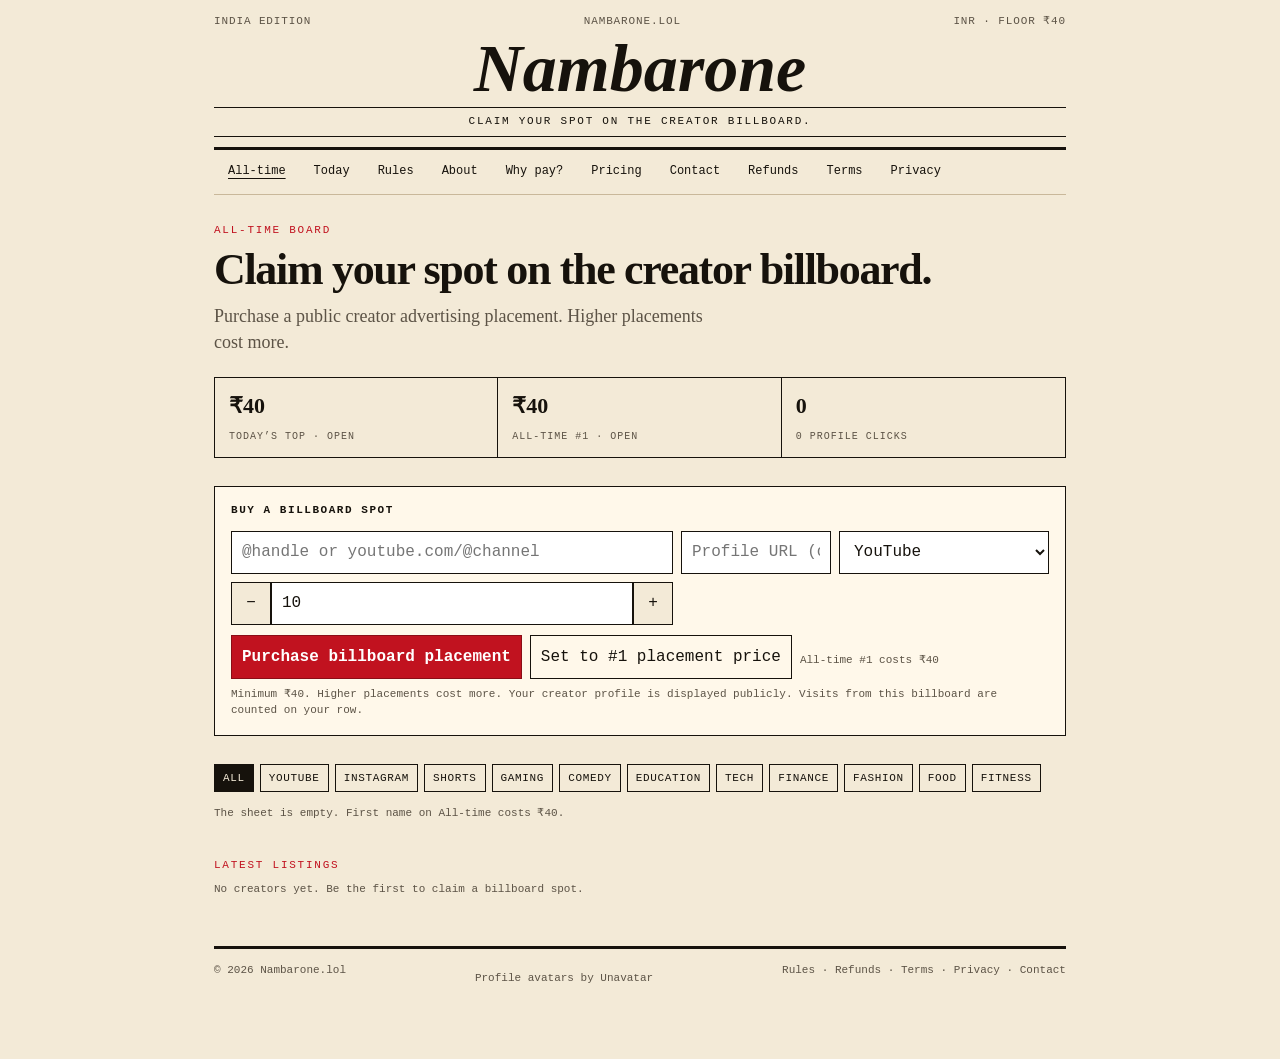
==== index.html @ 6de575b1 "Update minimum placement to ₹40" ====
<!DOCTYPE html>
<html lang="en">
<head>
  <meta charset="UTF-8" />
  <meta name="viewport" content="width=device-width, initial-scale=1" />
  
  <link rel="icon" href="favicon.svg" type="image/svg+xml" />
  <link rel="icon" href="favicon.ico" sizes="32x32" />
  <link rel="apple-touch-icon" href="favicon.svg" />
  <meta property="og:type" content="website" />
  <meta property="og:site_name" content="Nambarone.lol" />
  <meta property="og:title" content="Nambarone.lol — Claim your spot on the creator billboard." />
  <meta property="og:description" content="Public ranking sheet for Indian Instagram and YouTube creators. Rank is what you pay. Floor ₹40." />
  <meta property="og:image" content="https://nambarone.lol/og.png" />
  <meta property="og:url" content="https://nambarone.lol/" />
  <meta name="twitter:card" content="summary_large_image" />
  <meta name="twitter:title" content="Nambarone.lol — Claim your spot on the creator billboard." />
  <meta name="twitter:description" content="Public ranking sheet for Indian Instagram and YouTube creators. Rank is what you pay. Floor ₹40." />
  <meta name="twitter:image" content="https://nambarone.lol/og.png" />
  <meta name="theme-color" content="#f3ead7" />
  <meta name="description" content="Digital creator billboard for Indian Instagram and YouTube creators. Claim a public placement from ₹40." />
  <title>Nambarone.lol — Creator billboard</title>
  <style>
:root {
  --paper: #f3ead7;
  --ink: #16120c;
  --muted: #5c5346;
  --rule: #c9b89a;
  --red: #c1121f;
  --red-d: #8b0d16;
  --cream: #fff8ea;
}
* { box-sizing: border-box; margin: 0; padding: 0; }
html, body { background: var(--paper); color: var(--ink); min-height: 100vh; }
body { font-family: Georgia, "Times New Roman", serif; line-height: 1.45; }
a { color: inherit; text-decoration: none; }
.mast { border-bottom: 3px solid var(--ink); padding: 14px 0 10px; }
.mast-top {
  display: flex; justify-content: space-between; align-items: baseline; gap: 8px; flex-wrap: wrap;
  font-family: ui-monospace, Menlo, Consolas, monospace;
  font-size: 11px; letter-spacing: 0.08em; text-transform: uppercase; color: var(--muted);
}
.wordmark {
  font-family: Georgia, "Times New Roman", serif; font-style: italic;
  font-size: clamp(40px, 8vw, 68px); line-height: 0.9; text-align: center;
  padding: 8px 0 4px; font-weight: 700;
}
.tagline {
  text-align: center;
  font-family: ui-monospace, Menlo, Consolas, monospace;
  font-size: 11px; letter-spacing: 0.16em; text-transform: uppercase;
  border-top: 1px solid var(--ink); border-bottom: 1px solid var(--ink);
  padding: 6px 0; margin-top: 4px;
}
nav.ed {
  display: flex; flex-wrap: wrap; justify-content: center;
  font-family: ui-monospace, Menlo, Consolas, monospace; font-size: 12px;
  border-bottom: 1px solid var(--rule);
}
nav.ed a { padding: 10px 12px; }
nav.ed a.on, nav.ed a:hover { text-decoration: underline; text-underline-offset: 4px; }
.sheet { max-width: 880px; margin: 0 auto; padding: 0 18px 72px; }
.kicker {
  font-family: ui-monospace, Menlo, Consolas, monospace; font-size: 11px;
  letter-spacing: 0.16em; text-transform: uppercase; color: var(--red);
  margin: 28px 0 8px;
}
h1.hed { font-size: clamp(28px, 5vw, 44px); font-weight: 700; letter-spacing: -0.03em; line-height: 1.05; }
.deck { margin: 10px 0 22px; color: var(--muted); max-width: 58ch; font-size: 18px; }
.stats { display: grid; grid-template-columns: repeat(3, 1fr); border: 1px solid var(--ink); margin: 18px 0 28px; }
.stat { padding: 12px 14px; border-right: 1px solid var(--ink); }
.stat:last-child { border-right: 0; }
.stat b { display: block; font-size: 22px; font-variant-numeric: tabular-nums; }
.stat span {
  font-family: ui-monospace, Menlo, Consolas, monospace; font-size: 10px;
  letter-spacing: 0.1em; text-transform: uppercase; color: var(--muted);
}
@media (max-width: 640px) {
  .stats { grid-template-columns: 1fr; }
  .stat { border-right: 0; border-bottom: 1px solid var(--ink); }
}
.claim { background: var(--cream); border: 1px solid var(--ink); padding: 16px; margin-bottom: 28px; }
.claim h2 {
  font-family: ui-monospace, Menlo, Consolas, monospace; font-size: 11px;
  letter-spacing: 0.14em; text-transform: uppercase; margin-bottom: 12px;
}
.grid3 { display: grid; grid-template-columns: 1fr 150px 210px; gap: 8px; }
@media (max-width: 700px) { .grid3 { grid-template-columns: 1fr; } }
input, select, textarea, button {
  font: 15px/1.3 ui-monospace, Menlo, Consolas, monospace;
  border: 1px solid var(--ink); background: #fff; color: var(--ink);
  padding: 10px; border-radius: 0;
}
textarea { width: 100%; min-height: 120px; font-family: Georgia, serif; }
.amt { display: flex; }
.amt button { width: 40px; cursor: pointer; background: var(--paper); }
.amt input { flex: 1; min-width: 0; }
.actions { display: flex; flex-wrap: wrap; gap: 8px; margin-top: 10px; align-items: center; }
button.go { background: var(--red); color: #fff; border-color: var(--red-d); font-weight: 600; cursor: pointer; }
button.quiet { background: transparent; cursor: pointer; }
.fine { font-family: ui-monospace, Menlo, Consolas, monospace; font-size: 11px; color: var(--muted); margin-top: 8px; }
.filters { display: flex; flex-wrap: wrap; gap: 6px; margin: 0 0 14px; }
.filters button {
  background: transparent; cursor: pointer; font-size: 11px;
  letter-spacing: 0.06em; text-transform: uppercase; padding: 6px 8px;
}
.filters button.on { background: var(--ink); color: var(--paper); }
table.board { width: 100%; border-collapse: collapse; font-size: 16px; }
table.board th {
  font-family: ui-monospace, Menlo, Consolas, monospace; font-size: 10px;
  letter-spacing: 0.12em; text-transform: uppercase; text-align: left;
  border-bottom: 2px solid var(--ink); padding: 8px 6px;
}
table.board td { padding: 12px 6px; border-bottom: 1px solid var(--rule); vertical-align: top; }
table.board tr.one td { background: #f7d7d4; }
.r { font-family: ui-monospace, Menlo, Consolas, monospace; font-weight: 600; color: var(--red); width: 48px; }
.name { font-weight: 700; }
.sub { display: block; font-size: 13px; color: var(--muted); font-family: ui-monospace, Menlo, Consolas, monospace; }
.money { font-variant-numeric: tabular-nums; font-weight: 700; white-space: nowrap; }
.take { font-family: ui-monospace, Menlo, Consolas, monospace; font-size: 11px; text-decoration: underline; cursor: pointer; color: var(--red); }
.prose { max-width: 62ch; }
.prose h1 { font-size: 34px; margin: 28px 0 12px; }
.prose h2 { font-size: 22px; margin: 22px 0 8px; }
.prose p, .prose li { margin-bottom: 10px; font-size: 17px; }
.prose ul { padding-left: 20px; }
.prose a { color: var(--red); text-decoration: underline; }
.act { font-size: 15px; padding: 8px 0; border-bottom: 1px dotted var(--rule); }
footer.col {
  margin-top: 48px; padding-top: 14px; border-top: 3px solid var(--ink);
  display: flex; justify-content: space-between; gap: 12px; flex-wrap: wrap;
  font-family: ui-monospace, Menlo, Consolas, monospace; font-size: 11px; color: var(--muted);
}
.toast {
  position: fixed; bottom: 16px; left: 50%; transform: translateX(-50%);
  background: var(--ink); color: var(--paper); padding: 10px 14px;
  font-family: ui-monospace, Menlo, Consolas, monospace; font-size: 12px; display: none; z-index: 9;
}

.who { display: flex; gap: 10px; align-items: flex-start; }
.avatar {
  width: 44px; height: 44px; object-fit: cover; flex: none;
  border: 1px solid var(--ink); background: #ddd;
}
.avatar.lg { width: 64px; height: 64px; }

html { -webkit-text-size-adjust: 100%; }
.sheet { padding-left: 14px; padding-right: 14px; }
button.go, button.quiet, .take, nav.ed a { min-height: 44px; display: inline-flex; align-items: center; }
input, select, button { font-size: 16px; } /* prevent iOS zoom */
nav.ed {
  justify-content: flex-start;
  overflow-x: auto;
  -webkit-overflow-scrolling: touch;
  flex-wrap: nowrap;
  scrollbar-width: none;
}
nav.ed::-webkit-scrollbar { display: none; }
nav.ed a { white-space: nowrap; padding: 12px 14px; }

@media (max-width: 760px) {
  .wordmark { font-size: 42px; padding: 10px 0 6px; }
  .tagline { letter-spacing: 0.08em; font-size: 10px; padding: 8px 4px; }
  h1.hed { font-size: 28px; }
  .deck { font-size: 16px; }
  .mast-top { justify-content: center; text-align: center; }
  .claim { padding: 14px; }
  .grid3 { grid-template-columns: 1fr; }
  .amt { width: 100%; }
  .actions { flex-direction: column; align-items: stretch; }
  .actions button { width: 100%; justify-content: center; }
  .filters { overflow-x: auto; flex-wrap: nowrap; -webkit-overflow-scrolling: touch; }
  .filters button { flex: none; }

  table.board thead { display: none; }
  table.board, table.board tbody { display: block; width: 100%; }
  table.board tr {
    display: grid;
    grid-template-columns: 52px 1fr;
    grid-template-areas:
      "rank who"
      "meta meta"
      "take take";
    gap: 8px 10px;
    border: 1px solid var(--ink);
    margin: 0 0 10px;
    padding: 12px;
    background: var(--cream);
  }
  table.board tr.one { background: #f7d7d4; }
  table.board td { border: 0; padding: 0; }
  table.board td.r {
    grid-area: rank; font-size: 22px; padding-top: 6px;
  }
  table.board td:nth-child(2) { grid-area: who; }
  table.board td.money,
  table.board td:nth-child(6) { display: none; }
  table.board td.money:nth-child(3),
  table.board td.money:nth-child(4),
  table.board td.money:nth-child(5) {
    display: inline;
  }
  .mob-meta { grid-area: meta; display: flex; flex-wrap: wrap; gap: 8px 14px; font-family: ui-monospace, Menlo, Consolas, monospace; font-size: 12px; }
  .mob-take { grid-area: take; }
  .mob-take .take {
    display: flex; justify-content: center; width: 100%;
    border: 1px solid var(--ink); padding: 10px; text-decoration: none;
    background: #fff;
  }
  .avatar { width: 48px; height: 48px; }
  footer.col { flex-direction: column; }
}

@media (min-width: 761px) {
  .mob-meta, .mob-take { display: none; }
}

.visits {
  display: block; margin-top: 6px;
  font-family: ui-monospace, Menlo, Consolas, monospace;
  font-size: 11px; color: var(--red); letter-spacing: 0.02em;
}
.visits b { font-size: 13px; }
a.name { font-weight: 700; }
a.name:hover, .who a:hover { text-decoration: underline; }

.take.share { display: block; margin-top: 6px; color: var(--ink); }
.slip-wrap {
  display: none; position: fixed; inset: 0; background: rgba(22,18,12,.45);
  z-index: 30; align-items: center; justify-content: center; padding: 18px;
}
.slip {
  width: min(420px, 100%); background: var(--paper); border: 2px solid var(--ink);
  padding: 20px 18px 16px; position: relative;
  box-shadow: 6px 8px 0 #16120c;
}
.slip h3 { font-size: 26px; line-height: 1.1; margin: 4px 0 10px; }
.slip-name { font-weight: 700; font-size: 18px; }
.slip-x {
  position: absolute; top: 8px; right: 8px; background: transparent; cursor: pointer;
}
.slip-shares { display: flex; flex-wrap: wrap; gap: 8px; margin: 14px 0 8px; }
.slip-shares button {
  background: var(--cream); cursor: pointer;
}
@media (max-width: 760px) {
  .mob-take .take.share { margin-top: 8px; }
}
</style>
</head>
<body data-board="all">
  <div class="sheet">
    <header class="mast">
      <div class="mast-top">
        <span>India edition</span>
        <span>nambarone.lol</span>
        <span>INR · floor ₹40</span>
      </div>
      <div class="wordmark"><a href="index.html">Nambarone</a></div>
      <div class="tagline">Claim your spot on the creator billboard.</div>
    </header>
    <nav class="ed">
      <a class="on" href="index.html">All-time</a>
<a class="" href="today.html">Today</a>
<a class="" href="rules.html">Rules</a>
<a class="" href="about.html">About</a>
<a class="" href="why-pay.html">Why pay?</a>
<a class="" href="pricing.html">Pricing</a>
<a class="" href="contact.html">Contact</a>
<a class="" href="refund.html">Refunds</a>
<a class="" href="terms.html">Terms</a>
<a class="" href="privacy.html">Privacy</a>
    </nav>
    
    <p class="kicker">All-time board</p>
    <h1 class="hed">Claim your spot on the creator billboard.</h1>
    <p class="deck">Purchase a public creator advertising placement. Higher placements cost more.</p>
    <div class="stats" id="stats"></div>
    <section class="claim" id="claim">
      <h2>Buy a billboard spot</h2>
      <div class="grid3">
        <input id="handle" placeholder="@handle or youtube.com/@channel" />
        <input id="photo" placeholder="Profile URL (optional)" />
        
        <select id="category">
          <option>YouTube</option><option>Instagram</option><option>Shorts</option>
          <option>Gaming</option><option>Comedy</option><option>Education</option>
          <option>Tech</option><option>Finance</option><option>Fashion</option>
          <option>Food</option><option>Fitness</option>
        </select>
        <div class="amt">
          <button type="button" id="minus">−</button>
          <input id="amount" type="number" min="10" step="1" value="10" />
          <button type="button" id="plus">+</button>
        </div>
      </div>
      <div class="actions">
        <button class="go" id="pay" type="button">Purchase billboard placement</button>
        <button class="quiet" id="need1" type="button">Set to #1 placement price</button>
        <span class="fine" id="needHint"></span>
      </div>
      <p class="fine">Minimum ₹40. Higher placements cost more. Your creator profile is displayed publicly. Visits from this billboard are counted on your row.</p>
    </section>
    <div class="filters" id="filters"></div>
    <div id="board"></div>
    <p class="kicker" style="margin-top:36px">Latest listings</p>
    <div id="activity"></div>

    <footer class="col">
      <div>© 2026 Nambarone.lol</div><div class="fine">Profile avatars by <a href="https://unavatar.io" target="_blank" rel="noopener">Unavatar</a></div>
      <div><a href="rules.html">Rules</a> · <a href="refund.html">Refunds</a> · <a href="terms.html">Terms</a> · <a href="privacy.html">Privacy</a> · <a href="contact.html">Contact</a></div>
    </footer>
  </div>
  <div class="toast" id="toast"></div>
  <script src="config.js"></script>
  <script src="app.js"></script>

</body>
</html>
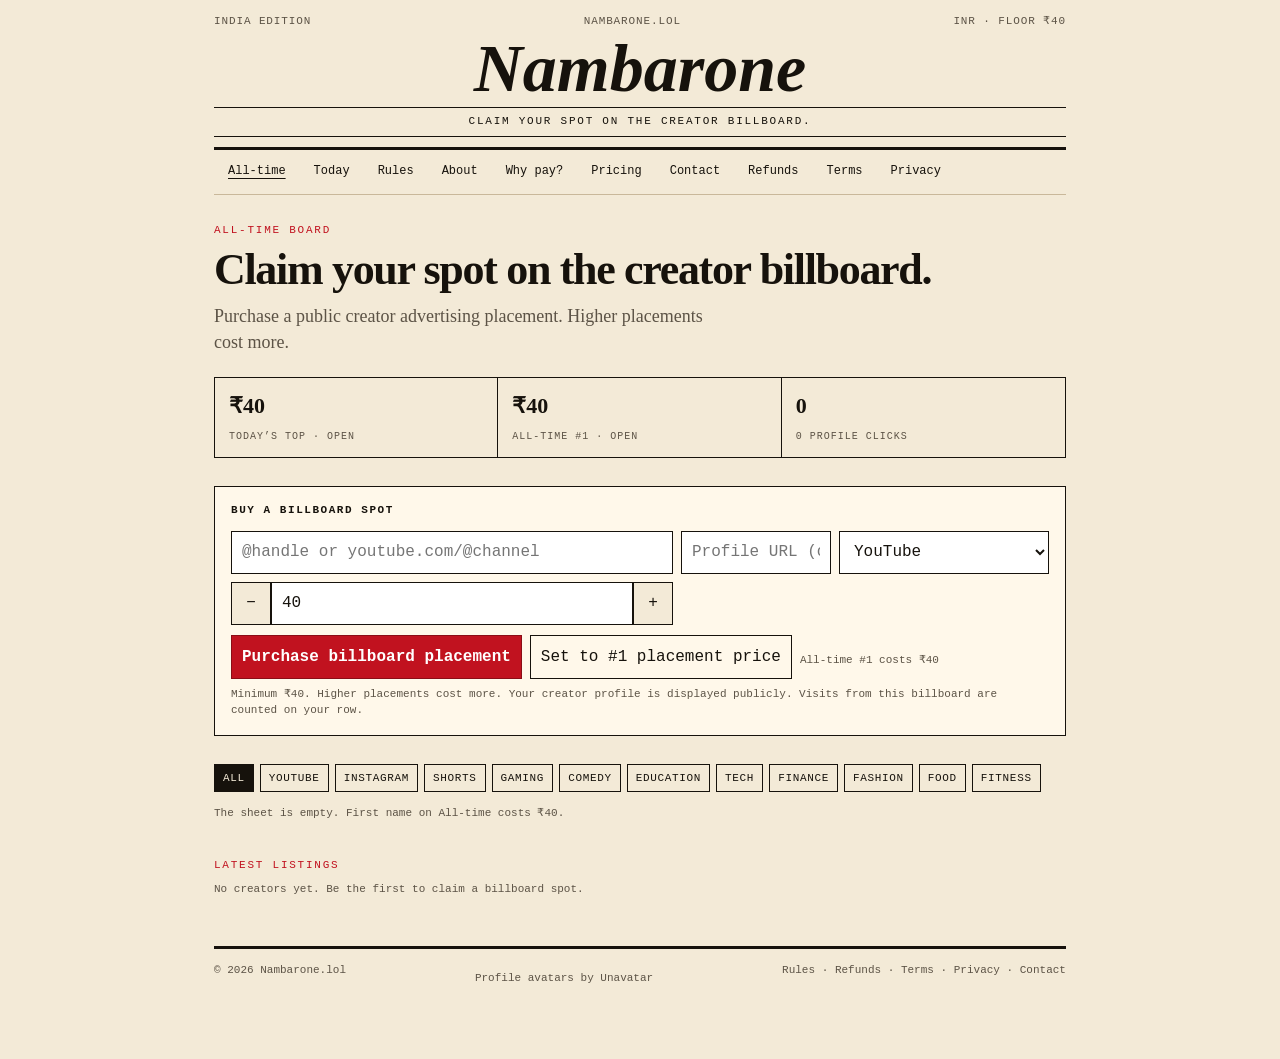
==== commit 5841a433: "Set default placement amount to ₹40" ====
--- a/index.html
+++ b/index.html
@@ -289,7 +289,7 @@
         </select>
         <div class="amt">
           <button type="button" id="minus">−</button>
-          <input id="amount" type="number" min="10" step="1" value="10" />
+          <input id="amount" type="number" min="40" step="1" value="40" />
           <button type="button" id="plus">+</button>
         </div>
       </div>
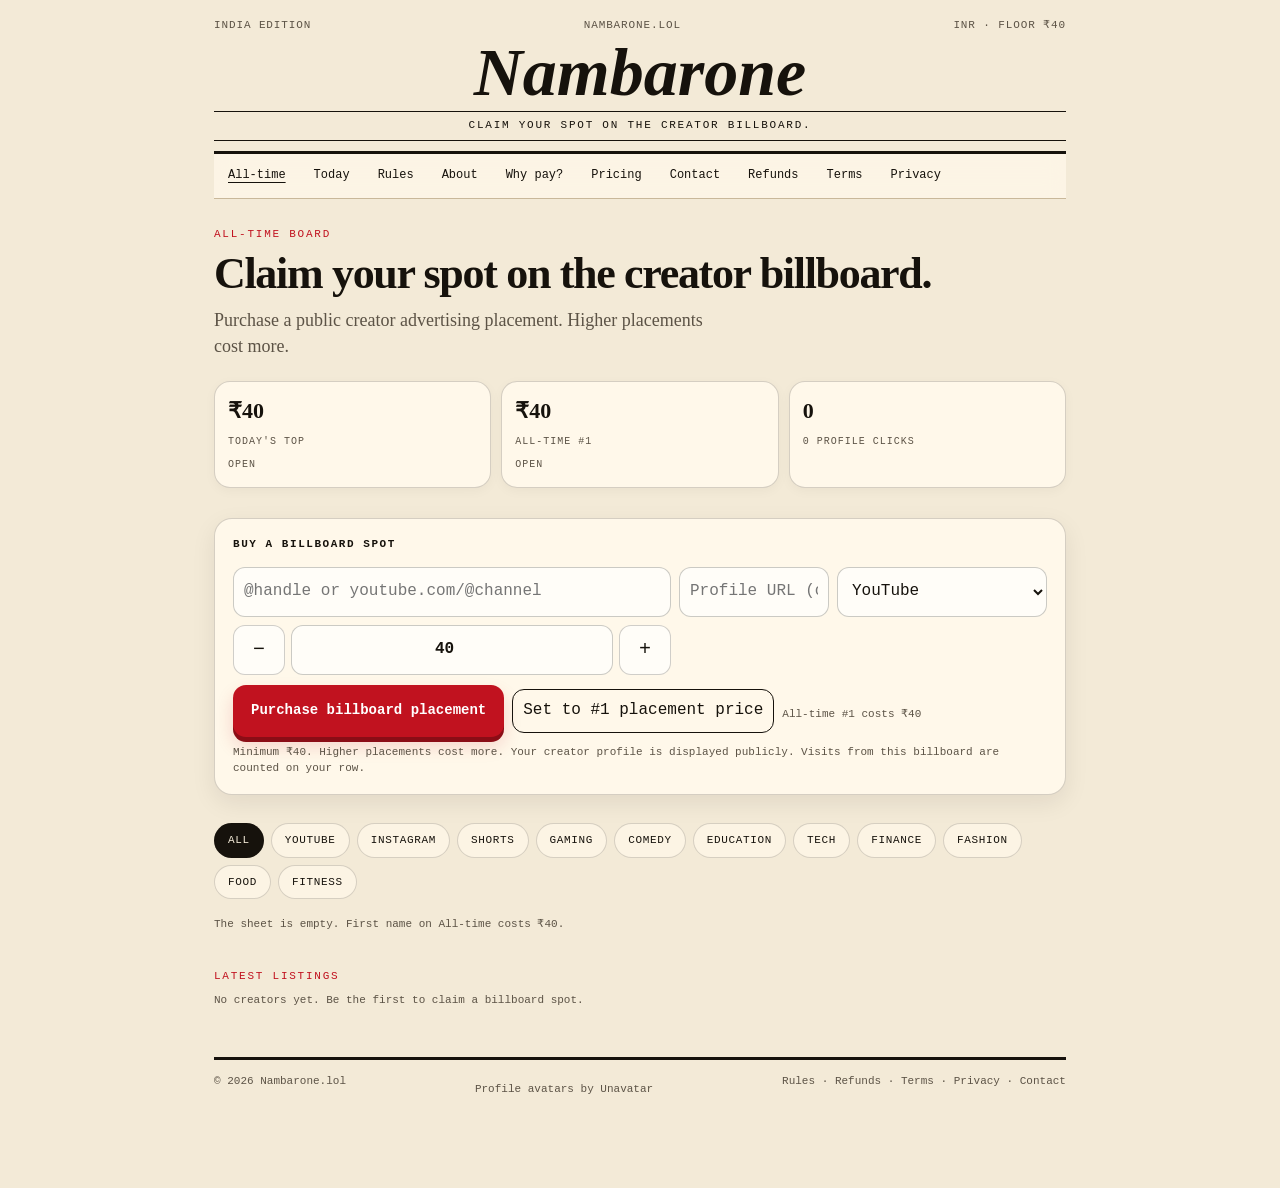
==== commit 13274e63: "Modernize Nambarone UI" ====
--- a/index.html
+++ b/index.html
@@ -245,7 +245,294 @@
 @media (max-width: 760px) {
   .mob-take .take.share { margin-top: 8px; }
 }
-</style>
+
+/* NAMBARONE MODERN UI */
+
+:root {
+  --shadow: 0 8px 24px rgba(22,18,12,.08);
+  --shadow-strong: 0 10px 28px rgba(22,18,12,.13);
+}
+
+body {
+  -webkit-font-smoothing: antialiased;
+}
+
+.sheet {
+  padding-bottom: 90px;
+}
+
+/* Header */
+.mast {
+  padding-top: 18px;
+}
+
+nav.ed {
+  background: rgba(255,248,234,.72);
+  position: sticky;
+  top: 0;
+  z-index: 10;
+  backdrop-filter: blur(10px);
+}
+
+/* Stats */
+.stats {
+  border: 0;
+  gap: 10px;
+  background: transparent;
+  margin: 22px 0 30px;
+}
+
+.stat {
+  border: 1px solid rgba(22,18,12,.18);
+  border-radius: 16px;
+  background: var(--cream);
+  padding: 13px;
+  box-shadow: 0 3px 12px rgba(22,18,12,.04);
+}
+
+.stat:last-child {
+  border-right: 1px solid rgba(22,18,12,.18);
+}
+
+.stat .top {
+  display: flex;
+  align-items: center;
+  gap: 10px;
+  min-height: 48px;
+}
+
+.stat .top .avatar {
+  width: 46px;
+  height: 46px;
+  border-radius: 12px;
+  flex: none;
+}
+
+.stat .top span {
+  min-width: 0;
+  letter-spacing: .06em;
+}
+
+.stat .top b {
+  font-size: 20px;
+  letter-spacing: -.02em;
+}
+
+/* Claim panel */
+.claim {
+  border: 1px solid rgba(22,18,12,.18);
+  border-radius: 18px;
+  box-shadow: var(--shadow);
+  padding: 18px;
+}
+
+.claim h2 {
+  margin-bottom: 14px;
+}
+
+input, select, textarea, button {
+  border-radius: 12px;
+  transition: transform .12s ease, box-shadow .12s ease, background .12s ease;
+}
+
+input, select {
+  min-height: 50px;
+  border-color: rgba(22,18,12,.22);
+  background: #fffdf8;
+}
+
+input:focus, select:focus {
+  outline: none;
+  border-color: var(--red);
+  box-shadow: 0 0 0 3px rgba(193,18,31,.10);
+}
+
+.amt {
+  gap: 6px;
+}
+
+.amt button {
+  width: 52px;
+  min-height: 50px;
+  border-radius: 12px;
+  border: 1px solid rgba(22,18,12,.2);
+  background: #fffdf8;
+  font-size: 20px;
+}
+
+.amt input {
+  border-radius: 12px;
+  text-align: center;
+  font-weight: 700;
+}
+
+/* Main CTA */
+button.go {
+  min-height: 52px;
+  border-radius: 13px;
+  border: 0;
+  padding: 12px 18px;
+  box-shadow: 0 5px 0 var(--red-d), 0 9px 18px rgba(193,18,31,.16);
+  font-size: 14px;
+}
+
+button.go:active {
+  transform: translateY(3px);
+  box-shadow: 0 2px 0 var(--red-d);
+}
+
+button.quiet {
+  border-radius: 12px;
+}
+
+/* Filters */
+.filters {
+  gap: 7px;
+  margin-bottom: 18px;
+}
+
+.filters button {
+  border: 1px solid rgba(22,18,12,.16);
+  border-radius: 999px;
+  background: rgba(255,248,234,.7);
+  padding: 9px 13px;
+}
+
+.filters button.on {
+  background: var(--ink);
+  color: var(--paper);
+}
+
+/* Leaderboard cards */
+table.board {
+  border-spacing: 0 9px;
+  border-collapse: separate;
+}
+
+table.board td {
+  border-bottom: 0;
+}
+
+table.board tr {
+  overflow: hidden;
+}
+
+table.board tr.one td {
+  background: #f7d7d4;
+}
+
+table.board tr.one {
+  box-shadow: var(--shadow-strong);
+}
+
+table.board .avatar {
+  border-radius: 12px;
+  border-color: rgba(22,18,12,.18);
+}
+
+table.board .take {
+  font-weight: 700;
+}
+
+/* Challenge */
+.challenge {
+  margin: 18px 0 24px;
+}
+
+.challenge-card {
+  border: 0;
+  border-radius: 20px;
+  background: #f7d7d4;
+  padding: 20px;
+  box-shadow: var(--shadow-strong);
+}
+
+.challenge-kicker {
+  font-weight: 700;
+}
+
+.challenge-main .avatar {
+  border-radius: 14px;
+}
+
+.challenge-title {
+  letter-spacing: -.025em;
+}
+
+.challenge-price {
+  font-size: 28px;
+}
+
+.challenge-btn {
+  border-radius: 13px !important;
+}
+
+/* Links */
+a.name:hover,
+.who a:hover {
+  text-decoration: none;
+}
+
+a.name {
+  text-decoration: underline;
+  text-decoration-color: transparent;
+  text-underline-offset: 3px;
+  transition: text-decoration-color .15s ease;
+}
+
+a.name:hover {
+  text-decoration-color: currentColor;
+}
+
+/* Mobile */
+@media (max-width: 760px) {
+
+  .sheet {
+    padding-left: 12px;
+    padding-right: 12px;
+  }
+
+  .stats {
+    gap: 8px;
+    margin-top: 18px;
+  }
+
+  .stat {
+    border-radius: 15px;
+    padding: 12px;
+  }
+
+  .claim {
+    border-radius: 18px;
+    padding: 15px;
+  }
+
+  table.board {
+    border-spacing: 0;
+  }
+
+  table.board tr {
+    border-radius: 16px;
+    box-shadow: 0 3px 14px rgba(22,18,12,.05);
+  }
+
+  table.board tr.one {
+    box-shadow: 0 8px 22px rgba(193,18,31,.12);
+  }
+
+  .mob-take .take {
+    min-height: 50px !important;
+    border-radius: 12px !important;
+    font-size: 12px;
+    font-weight: 700;
+    background: #fffdf8 !important;
+  }
+
+  .challenge-card {
+    border-radius: 18px;
+  }
+}
+\n</style>
 </head>
 <body data-board="all">
   <div class="sheet">
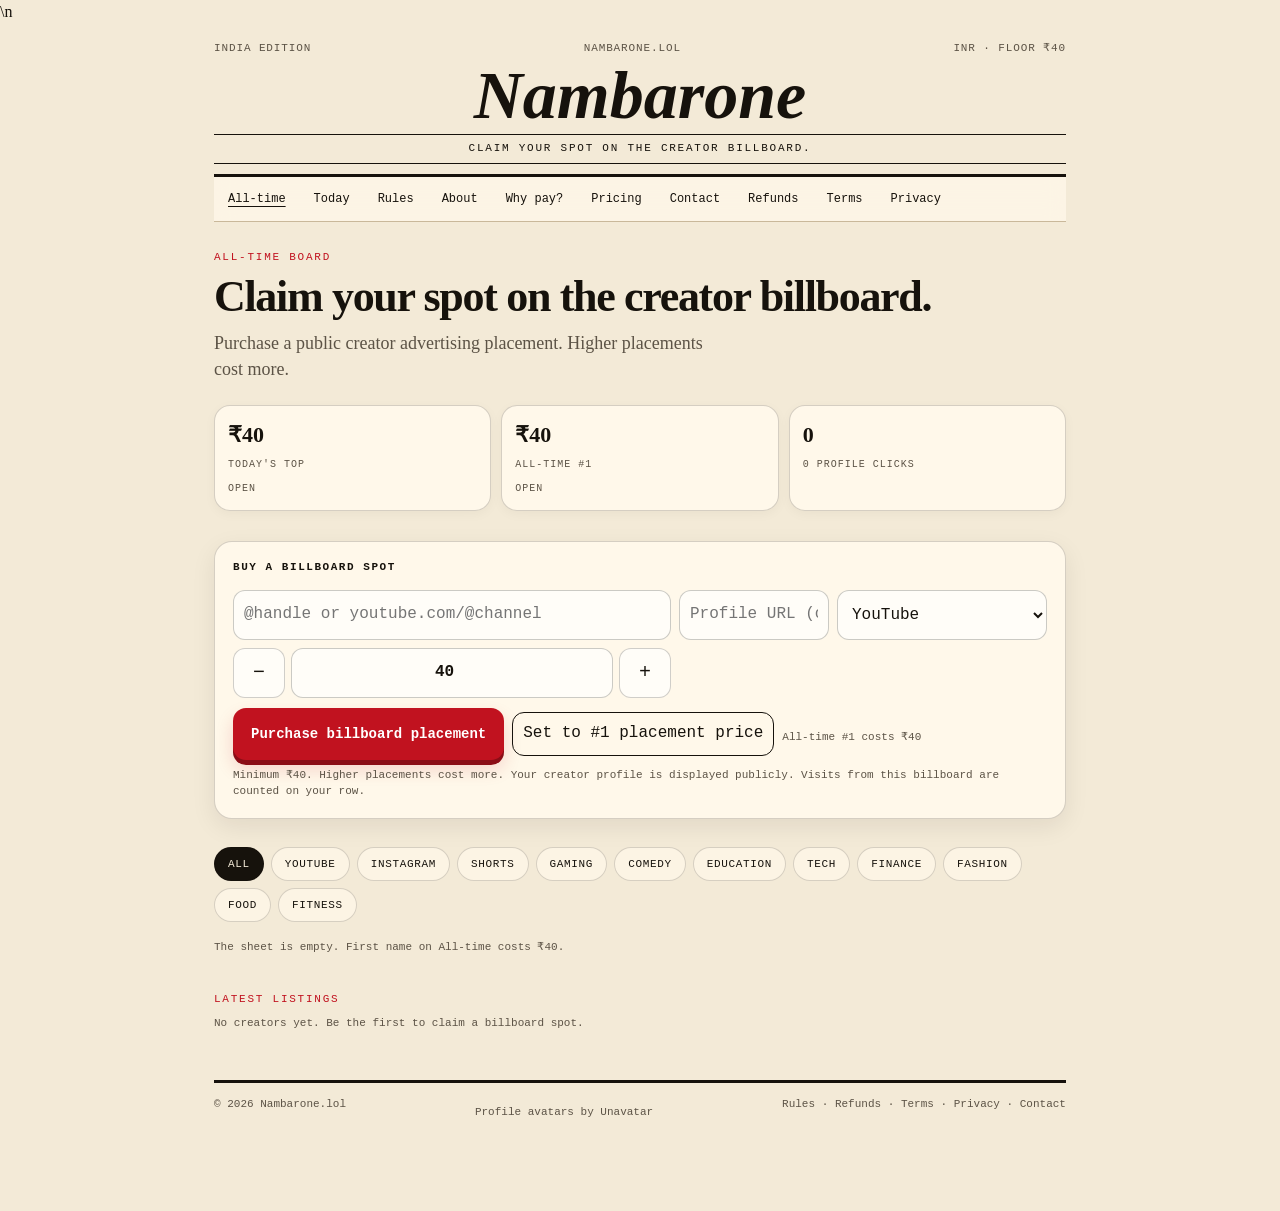
==== commit df7dc4dc: "Improve mobile layout" ====
--- a/index.html
+++ b/index.html
@@ -532,8 +532,249 @@
     border-radius: 18px;
   }
 }
-\n</style>
-</head>
+</style>
+<style>
+/* Nambarone mobile compact layout */
+
+@media (max-width:640px){
+
+body{overflow-x:hidden}
+
+.sheet{
+ width:100%;
+ max-width:none;
+ padding:0 12px 42px;
+}
+
+.mast{padding:8px 0 5px;gap:5px}
+
+.wordmark{
+ font-size:clamp(38px,13vw,52px);
+ padding:2px 0;
+}
+
+.tagline{
+ font-size:9px;
+ letter-spacing:.12em;
+ padding:4px 0;
+ margin-top:2px;
+}
+
+nav.ed{
+ justify-content:flex-start;
+ flex-wrap:nowrap;
+ overflow-x:auto;
+ white-space:nowrap;
+ scrollbar-width:none;
+ margin:0 -12px;
+ padding:0 12px;
+}
+
+nav.ed::-webkit-scrollbar{display:none}
+
+nav.ed a{
+ flex:0 0 auto;
+ padding:8px 9px;
+ font-size:10px;
+}
+
+.kicker{
+ margin:16px 0 5px;
+ font-size:9px;
+}
+
+h1.hed{
+ font-size:clamp(30px,9vw,40px);
+ line-height:1.02;
+ margin:0 0 8px;
+}
+
+.deck{
+ margin:5px 0 14px;
+ font-size:15px;
+ line-height:1.32;
+ max-width:100%;
+}
+
+.stats{
+ display:grid;
+ grid-template-columns:repeat(3,minmax(0,1fr));
+ gap:6px;
+ margin:12px 0 14px;
+ border:0;
+}
+
+.stat{
+ min-width:0;
+ min-height:72px;
+ padding:9px;
+ border:1px solid rgba(22,18,12,.18);
+ border-radius:12px;
+ overflow:hidden;
+}
+
+.stat .top{
+ gap:6px;
+ min-width:0;
+}
+
+.stat .top .avatar{
+ width:32px;
+ height:32px;
+ border-radius:9px;
+}
+
+.stat .top span{
+ min-width:0;
+ font-size:8px;
+ line-height:1.25;
+ overflow:hidden;
+}
+
+.stat .top b{font-size:15px}
+
+.stat> b{font-size:19px}
+
+.stat>span{
+ font-size:8px;
+ line-height:1.25;
+}
+
+.claim{
+ padding:12px;
+ border-radius:14px;
+ margin-bottom:12px;
+}
+
+.claim h2{
+ font-size:16px;
+ margin:0 0 8px;
+}
+
+.grid3{
+ display:grid;
+ grid-template-columns:minmax(0,1fr) minmax(0,1fr);
+ gap:6px;
+}
+
+.grid3 input,
+.grid3 select{
+ min-width:0;
+ min-height:42px;
+ height:42px;
+ padding:8px 10px;
+ font-size:12px;
+}
+
+#handle{grid-column:1/-1}
+#photo{display:none}
+#category{grid-column:1/-1}
+
+.amt{
+ display:grid;
+ grid-template-columns:42px minmax(0,1fr) 42px;
+ gap:5px;
+ margin-top:6px;
+}
+
+.amt button,
+.amt input{
+ min-height:40px;
+ height:40px;
+}
+
+.amt input{
+ width:100%;
+ text-align:center;
+}
+
+.actions{
+ display:grid;
+ grid-template-columns:minmax(0,1fr);
+ gap:6px;
+ margin-top:7px;
+}
+
+.actions button{
+ width:100%;
+ min-height:42px;
+ font-size:11px;
+}
+
+.fine{
+ font-size:8px;
+ line-height:1.3;
+}
+
+.filters{
+ display:flex;
+ flex-wrap:nowrap;
+ overflow-x:auto;
+ gap:5px;
+ margin:10px 0 12px;
+ padding-bottom:3px;
+ scrollbar-width:none;
+}
+
+.filters::-webkit-scrollbar{display:none}
+
+.filters button{
+ flex:0 0 auto;
+ min-height:29px;
+ padding:5px 9px;
+ font-size:8px;
+}
+
+#board{
+ width:100%;
+ overflow-x:hidden;
+}
+
+#board .board{
+ width:100%;
+ border-collapse:collapse;
+ table-layout:fixed;
+}
+
+#board .board th{
+ padding:6px 3px;
+ font-size:8px;
+}
+
+#board .board td{
+ padding:8px 3px;
+ font-size:10px;
+ vertical-align:middle;
+}
+
+#board .board td:nth-child(1){width:25px}
+
+#board .board td:nth-child(3),
+#board .board td:nth-child(4){width:43px}
+
+#board .board td:nth-child(5){width:42px}
+
+#board .avatar{
+ width:34px;
+ height:34px;
+ border-radius:9px;
+}
+
+#board .name{
+ font-size:11px;
+ line-height:1.15;
+}
+
+#board .fine{font-size:7px}
+
+footer.col{
+ margin-top:20px;
+ font-size:8px;
+}
+
+}
+
+</style>\n</head>
 <body data-board="all">
   <div class="sheet">
     <header class="mast">
@@ -599,7 +840,7 @@
   </div>
   <div class="toast" id="toast"></div>
   <script src="config.js"></script>
-  <script src="app.js"></script>
+  <script src="app.js?v=20260906"></script>
 
 </body>
 </html>
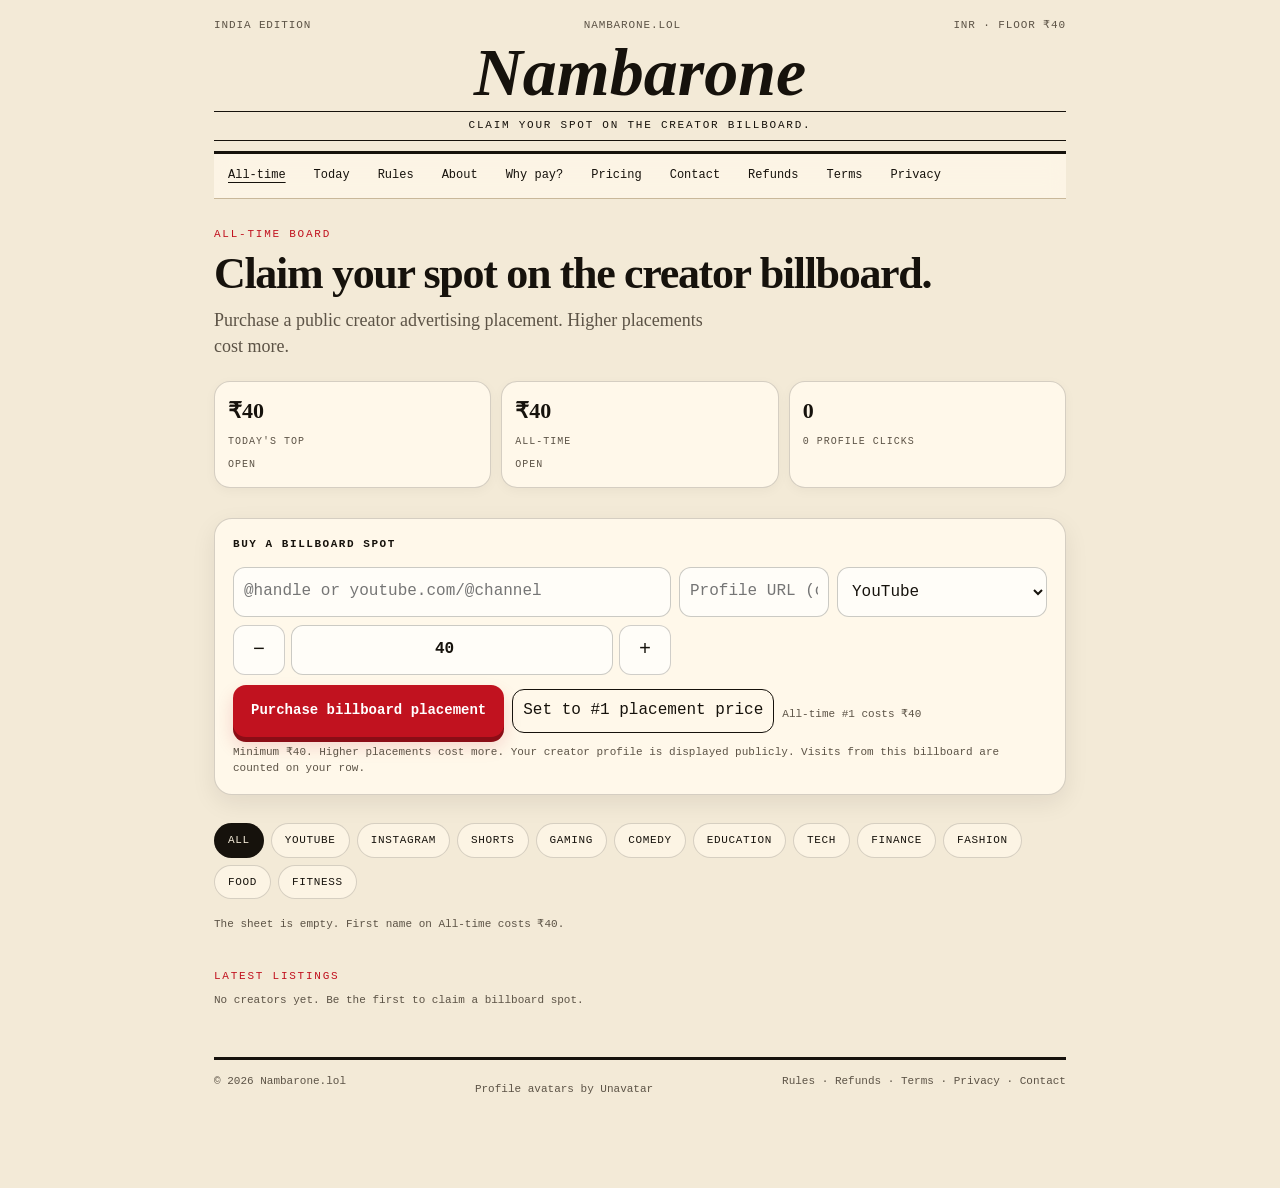
==== commit b66aff13: "Fix stray newline in page" ====
--- a/index.html
+++ b/index.html
@@ -774,7 +774,8 @@
 
 }
 
-</style>\n</head>
+</style>
+</head>
 <body data-board="all">
   <div class="sheet">
     <header class="mast">
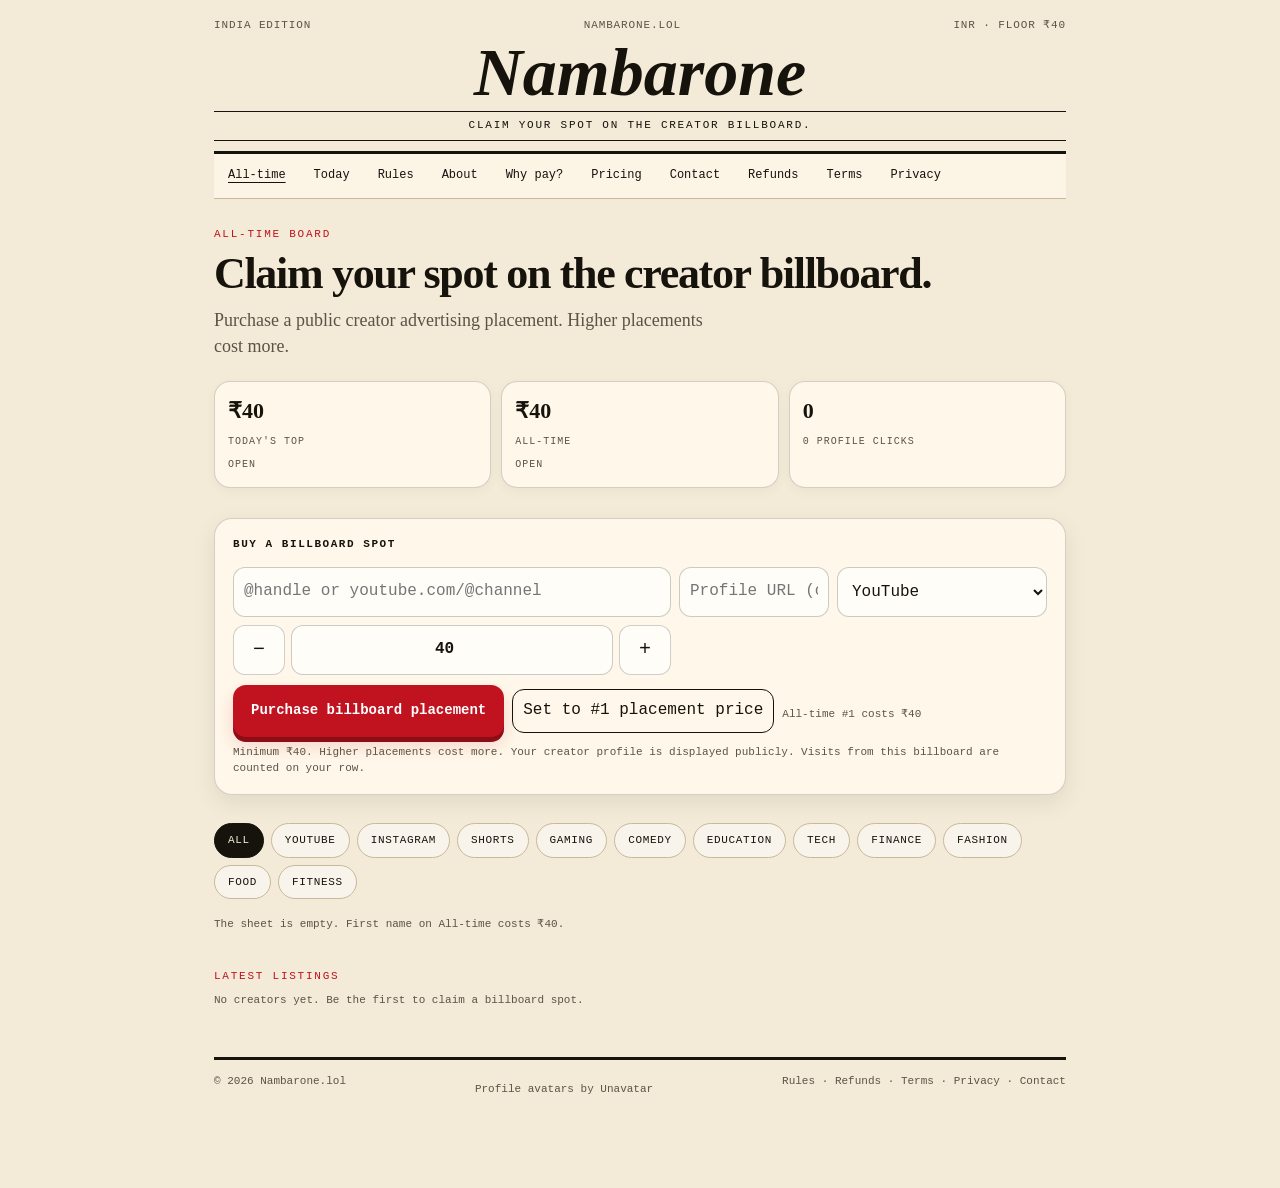
==== commit 55fc6d7f: "Modernize homepage leaderboard" ====
--- a/index.html
+++ b/index.html
@@ -532,6 +532,105 @@
     border-radius: 18px;
   }
 }
+
+/* ===== Nambarone modern leaderboard ===== */
+
+.filters button {
+  border: 1px solid var(--rule);
+  border-radius: 999px;
+  background: rgba(255,255,255,.5);
+  transition: transform .16s ease, background .16s ease;
+}
+
+.filters button:hover {
+  transform: translateY(-1px);
+}
+
+.filters button.on {
+  background: var(--ink);
+  color: var(--paper);
+  border-color: var(--ink);
+}
+
+table.board tr {
+  transition: transform .18s ease, box-shadow .18s ease;
+}
+
+table.board tr:hover {
+  transform: translateY(-2px);
+  box-shadow: 0 5px 0 rgba(22,18,12,.10);
+}
+
+table.board tr.one {
+  background: linear-gradient(135deg, #fff1b8, #f7d7d4);
+  border-color: var(--red);
+  box-shadow: 0 4px 0 rgba(193,18,31,.16);
+}
+
+table.board tr.one .r {
+  font-size: 26px;
+}
+
+table.board tr.one .money {
+  font-size: 19px;
+}
+
+.money {
+  font-weight: 800;
+  letter-spacing: -.02em;
+}
+
+.take {
+  font-weight: 700;
+  text-decoration: none;
+  transition: transform .15s ease, opacity .15s ease;
+}
+
+.take:hover {
+  transform: translateX(3px);
+  opacity: .75;
+}
+
+.stat {
+  transition: transform .18s ease, box-shadow .18s ease;
+}
+
+.stat:hover {
+  transform: translateY(-2px);
+  box-shadow: 0 4px 0 rgba(22,18,12,.08);
+}
+
+@keyframes nambaronePulse {
+  0%,100% { box-shadow: 0 4px 0 rgba(193,18,31,.16); }
+  50% { box-shadow: 0 7px 18px rgba(193,18,31,.18); }
+}
+
+table.board tr.one {
+  animation: nambaronePulse 3s ease-in-out infinite;
+}
+
+@media (max-width: 760px) {
+  .filters {
+    overflow-x: auto;
+    flex-wrap: nowrap;
+    -webkit-overflow-scrolling: touch;
+  }
+
+  .filters button {
+    flex: none;
+    min-height: 40px;
+    padding: 7px 12px;
+  }
+
+  table.board tr.one .r {
+    font-size: 26px;
+  }
+
+  table.board tr.one .money {
+    font-size: 18px;
+  }
+}
+
 </style>
 <style>
 /* Nambarone mobile compact layout */
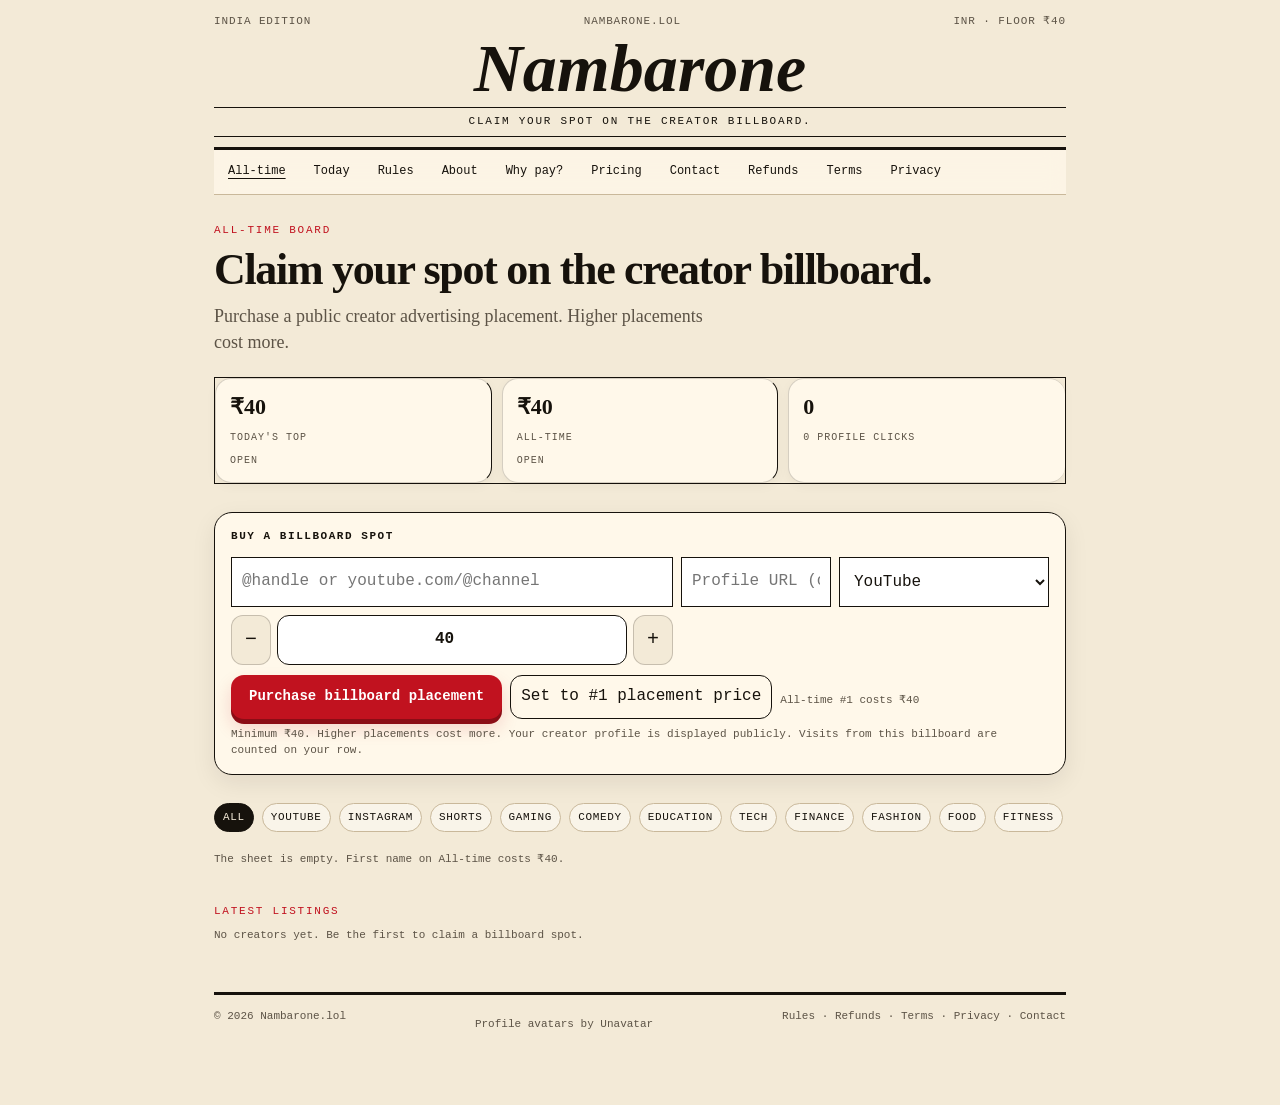
==== commit 81387359: "Enable horizontal mobile leaderboard" ====
--- a/index.html
+++ b/index.html
@@ -632,6 +632,7 @@
 }
 
 </style>
+  <link rel="stylesheet" href="styles.css">
 <style>
 /* Nambarone mobile compact layout */
 
--- a/styles.css
+++ b/styles.css
@@ -0,0 +1,806 @@
+
+:root {
+  --paper: #f3ead7;
+  --ink: #16120c;
+  --muted: #5c5346;
+  --rule: #c9b89a;
+  --red: #c1121f;
+  --red-d: #8b0d16;
+  --cream: #fff8ea;
+}
+* { box-sizing: border-box; margin: 0; padding: 0; }
+html, body { background: var(--paper); color: var(--ink); min-height: 100vh; }
+body { font-family: Georgia, "Times New Roman", serif; line-height: 1.45; }
+a { color: inherit; text-decoration: none; }
+.mast { border-bottom: 3px solid var(--ink); padding: 14px 0 10px; }
+.mast-top {
+  display: flex; justify-content: space-between; align-items: baseline; gap: 8px; flex-wrap: wrap;
+  font-family: ui-monospace, Menlo, Consolas, monospace;
+  font-size: 11px; letter-spacing: 0.08em; text-transform: uppercase; color: var(--muted);
+}
+.wordmark {
+  font-family: Georgia, "Times New Roman", serif; font-style: italic;
+  font-size: clamp(40px, 8vw, 68px); line-height: 0.9; text-align: center;
+  padding: 8px 0 4px; font-weight: 700;
+}
+.tagline {
+  text-align: center;
+  font-family: ui-monospace, Menlo, Consolas, monospace;
+  font-size: 11px; letter-spacing: 0.16em; text-transform: uppercase;
+  border-top: 1px solid var(--ink); border-bottom: 1px solid var(--ink);
+  padding: 6px 0; margin-top: 4px;
+}
+nav.ed {
+  display: flex; flex-wrap: wrap; justify-content: center;
+  font-family: ui-monospace, Menlo, Consolas, monospace; font-size: 12px;
+  border-bottom: 1px solid var(--rule);
+}
+nav.ed a { padding: 10px 12px; }
+nav.ed a.on, nav.ed a:hover { text-decoration: underline; text-underline-offset: 4px; }
+.sheet { max-width: 880px; margin: 0 auto; padding: 0 18px 72px; }
+.kicker {
+  font-family: ui-monospace, Menlo, Consolas, monospace; font-size: 11px;
+  letter-spacing: 0.16em; text-transform: uppercase; color: var(--red);
+  margin: 28px 0 8px;
+}
+h1.hed { font-size: clamp(28px, 5vw, 44px); font-weight: 700; letter-spacing: -0.03em; line-height: 1.05; }
+.deck { margin: 10px 0 22px; color: var(--muted); max-width: 58ch; font-size: 18px; }
+.stats { display: grid; grid-template-columns: repeat(3, 1fr); border: 1px solid var(--ink); margin: 18px 0 28px; }
+.stat { padding: 12px 14px; border-right: 1px solid var(--ink); }
+.stat:last-child { border-right: 0; }
+.stat b { display: block; font-size: 22px; font-variant-numeric: tabular-nums; }
+.stat span {
+  font-family: ui-monospace, Menlo, Consolas, monospace; font-size: 10px;
+  letter-spacing: 0.1em; text-transform: uppercase; color: var(--muted);
+}
+@media (max-width: 640px) {
+  .stats { grid-template-columns: 1fr; }
+  .stat { border-right: 0; border-bottom: 1px solid var(--ink); }
+}
+.claim { background: var(--cream); border: 1px solid var(--ink); padding: 16px; margin-bottom: 28px; }
+.claim h2 {
+  font-family: ui-monospace, Menlo, Consolas, monospace; font-size: 11px;
+  letter-spacing: 0.14em; text-transform: uppercase; margin-bottom: 12px;
+}
+.grid3 { display: grid; grid-template-columns: 1fr 150px 210px; gap: 8px; }
+@media (max-width: 700px) { .grid3 { grid-template-columns: 1fr; } }
+input, select, textarea, button {
+  font: 15px/1.3 ui-monospace, Menlo, Consolas, monospace;
+  border: 1px solid var(--ink); background: #fff; color: var(--ink);
+  padding: 10px; border-radius: 0;
+}
+textarea { width: 100%; min-height: 120px; font-family: Georgia, serif; }
+.amt { display: flex; }
+.amt button { width: 40px; cursor: pointer; background: var(--paper); }
+.amt input { flex: 1; min-width: 0; }
+.actions { display: flex; flex-wrap: wrap; gap: 8px; margin-top: 10px; align-items: center; }
+button.go { background: var(--red); color: #fff; border-color: var(--red-d); font-weight: 600; cursor: pointer; }
+button.quiet { background: transparent; cursor: pointer; }
+.fine { font-family: ui-monospace, Menlo, Consolas, monospace; font-size: 11px; color: var(--muted); margin-top: 8px; }
+.filters { display: flex; flex-wrap: wrap; gap: 6px; margin: 0 0 14px; }
+.filters button {
+  background: transparent; cursor: pointer; font-size: 11px;
+  letter-spacing: 0.06em; text-transform: uppercase; padding: 6px 8px;
+}
+.filters button.on { background: var(--ink); color: var(--paper); }
+table.board { width: 100%; border-collapse: collapse; font-size: 16px; }
+table.board th {
+  font-family: ui-monospace, Menlo, Consolas, monospace; font-size: 10px;
+  letter-spacing: 0.12em; text-transform: uppercase; text-align: left;
+  border-bottom: 2px solid var(--ink); padding: 8px 6px;
+}
+table.board td { padding: 12px 6px; border-bottom: 1px solid var(--rule); vertical-align: top; }
+table.board tr.one td { background: #f7d7d4; }
+.r { font-family: ui-monospace, Menlo, Consolas, monospace; font-weight: 600; color: var(--red); width: 48px; }
+.name { font-weight: 700; }
+.sub { display: block; font-size: 13px; color: var(--muted); font-family: ui-monospace, Menlo, Consolas, monospace; }
+.money { font-variant-numeric: tabular-nums; font-weight: 700; white-space: nowrap; }
+.take { font-family: ui-monospace, Menlo, Consolas, monospace; font-size: 11px; text-decoration: underline; cursor: pointer; color: var(--red); }
+.prose { max-width: 62ch; }
+.prose h1 { font-size: 34px; margin: 28px 0 12px; }
+.prose h2 { font-size: 22px; margin: 22px 0 8px; }
+.prose p, .prose li { margin-bottom: 10px; font-size: 17px; }
+.prose ul { padding-left: 20px; }
+.prose a { color: var(--red); text-decoration: underline; }
+.act { font-size: 15px; padding: 8px 0; border-bottom: 1px dotted var(--rule); }
+footer.col {
+  margin-top: 48px; padding-top: 14px; border-top: 3px solid var(--ink);
+  display: flex; justify-content: space-between; gap: 12px; flex-wrap: wrap;
+  font-family: ui-monospace, Menlo, Consolas, monospace; font-size: 11px; color: var(--muted);
+}
+.toast {
+  position: fixed; bottom: 16px; left: 50%; transform: translateX(-50%);
+  background: var(--ink); color: var(--paper); padding: 10px 14px;
+  font-family: ui-monospace, Menlo, Consolas, monospace; font-size: 12px; display: none; z-index: 9;
+}
+
+.who { display: flex; gap: 10px; align-items: flex-start; }
+.avatar {
+  width: 44px; height: 44px; object-fit: cover; flex: none;
+  border: 1px solid var(--ink); background: #ddd;
+}
+.avatar.lg { width: 64px; height: 64px; }
+
+html { -webkit-text-size-adjust: 100%; }
+.sheet { padding-left: 14px; padding-right: 14px; }
+button.go, button.quiet, .take, nav.ed a { min-height: 44px; display: inline-flex; align-items: center; }
+input, select, button { font-size: 16px; } /* prevent iOS zoom */
+nav.ed {
+  justify-content: flex-start;
+  overflow-x: auto;
+  -webkit-overflow-scrolling: touch;
+  flex-wrap: nowrap;
+  scrollbar-width: none;
+}
+nav.ed::-webkit-scrollbar { display: none; }
+nav.ed a { white-space: nowrap; padding: 12px 14px; }
+
+@media (max-width: 760px) {
+  .wordmark { font-size: 42px; padding: 10px 0 6px; }
+  .tagline { letter-spacing: 0.08em; font-size: 10px; padding: 8px 4px; }
+  h1.hed { font-size: 28px; }
+  .deck { font-size: 16px; }
+  .mast-top { justify-content: center; text-align: center; }
+  .claim { padding: 14px; }
+  .grid3 { grid-template-columns: 1fr; }
+  .amt { width: 100%; }
+  .actions { flex-direction: column; align-items: stretch; }
+  .actions button { width: 100%; justify-content: center; }
+  .filters { overflow-x: auto; flex-wrap: nowrap; -webkit-overflow-scrolling: touch; }
+  .filters button { flex: none; }
+
+  table.board thead { display: none; }
+  table.board, table.board tbody { display: block; width: 100%; }
+  table.board tr {
+    display: grid;
+    grid-template-columns: 52px 1fr;
+    grid-template-areas:
+      "rank who"
+      "meta meta"
+      "take take";
+    gap: 8px 10px;
+    border: 1px solid var(--ink);
+    margin: 0 0 10px;
+    padding: 12px;
+    background: var(--cream);
+  }
+  table.board tr.one { background: #f7d7d4; }
+  table.board td { border: 0; padding: 0; }
+  table.board td.r {
+    grid-area: rank; font-size: 22px; padding-top: 6px;
+  }
+  table.board td:nth-child(2) { grid-area: who; }
+  table.board td.money,
+  table.board td:nth-child(6) { display: none; }
+  table.board td.money:nth-child(3),
+  table.board td.money:nth-child(4),
+  table.board td.money:nth-child(5) {
+    display: inline;
+  }
+  .mob-meta { grid-area: meta; display: flex; flex-wrap: wrap; gap: 8px 14px; font-family: ui-monospace, Menlo, Consolas, monospace; font-size: 12px; }
+  .mob-take { grid-area: take; }
+  .mob-take .take {
+    display: flex; justify-content: center; width: 100%;
+    border: 1px solid var(--ink); padding: 10px; text-decoration: none;
+    background: #fff;
+  }
+  .avatar { width: 48px; height: 48px; }
+  footer.col { flex-direction: column; }
+}
+
+@media (min-width: 761px) {
+  .mob-meta, .mob-take { display: none; }
+}
+
+.visits {
+  display: block; margin-top: 6px;
+  font-family: ui-monospace, Menlo, Consolas, monospace;
+  font-size: 11px; color: var(--red); letter-spacing: 0.02em;
+}
+.visits b { font-size: 13px; }
+a.name { font-weight: 700; }
+a.name:hover, .who a:hover { text-decoration: underline; }
+
+.take.share { display: block; margin-top: 6px; color: var(--ink); }
+.slip-wrap {
+  display: none; position: fixed; inset: 0; background: rgba(22,18,12,.45);
+  z-index: 30; align-items: center; justify-content: center; padding: 18px;
+}
+.slip {
+  width: min(420px, 100%); background: var(--paper); border: 2px solid var(--ink);
+  padding: 20px 18px 16px; position: relative;
+  box-shadow: 6px 8px 0 #16120c;
+}
+.slip h3 { font-size: 26px; line-height: 1.1; margin: 4px 0 10px; }
+.slip-name { font-weight: 700; font-size: 18px; }
+.slip-x {
+  position: absolute; top: 8px; right: 8px; background: transparent; cursor: pointer;
+}
+.slip-shares { display: flex; flex-wrap: wrap; gap: 8px; margin: 14px 0 8px; }
+.slip-shares button {
+  background: var(--cream); cursor: pointer;
+}
+@media (max-width: 760px) {
+  .mob-take .take.share { margin-top: 8px; }
+}
+
+/* ===== Nambarone modern leaderboard upgrade ===== */
+
+.filters {
+  gap: 8px;
+  margin: 4px 0 18px;
+  padding-bottom: 2px;
+}
+
+.filters button {
+  border: 1px solid var(--rule);
+  border-radius: 999px;
+  background: rgba(255,255,255,.45);
+  transition: transform .16s ease, background .16s ease, color .16s ease;
+}
+
+.filters button:hover {
+  transform: translateY(-1px);
+}
+
+.filters button.on {
+  background: var(--ink);
+  color: var(--paper);
+  border-color: var(--ink);
+}
+
+table.board tr {
+  transition: transform .18s ease, box-shadow .18s ease;
+}
+
+table.board tr:hover {
+  transform: translateY(-2px);
+  box-shadow: 0 5px 0 rgba(22,18,12,.10);
+}
+
+table.board tr.one {
+  background: linear-gradient(135deg, #fff1b8, #f7d7d4);
+  border-color: var(--red);
+  box-shadow: 0 4px 0 rgba(193,18,31,.16);
+  position: relative;
+}
+
+table.board tr.one .r {
+  font-size: 26px;
+}
+
+table.board tr.one .money {
+  font-size: 19px;
+}
+
+.money {
+  font-weight: 800;
+  letter-spacing: -.02em;
+}
+
+.take {
+  font-weight: 700;
+  text-decoration: none;
+  transition: transform .15s ease, opacity .15s ease;
+}
+
+.take:hover {
+  transform: translateX(3px);
+  opacity: .75;
+}
+
+.stat {
+  transition: transform .18s ease, box-shadow .18s ease;
+}
+
+.stat:hover {
+  transform: translateY(-2px);
+  box-shadow: 0 4px 0 rgba(22,18,12,.08);
+}
+
+.stat .avatar {
+  border-radius: 50%;
+}
+
+@keyframes nambaronePulse {
+  0%,100% { box-shadow: 0 4px 0 rgba(193,18,31,.16); }
+  50% { box-shadow: 0 7px 18px rgba(193,18,31,.18); }
+}
+
+table.board tr.one {
+  animation: nambaronePulse 3s ease-in-out infinite;
+}
+
+@media (max-width: 760px) {
+  table.board tr.one {
+    padding: 14px;
+  }
+
+  table.board tr.one td.r {
+    font-size: 26px;
+  }
+
+  table.board tr.one .money {
+    font-size: 18px;
+  }
+
+  .filters button {
+    min-height: 40px;
+    padding: 7px 12px;
+  }
+}
+
+/* Nambarone modern creator cards */
+.board-cards{
+  display:flex;
+  flex-direction:column;
+  gap:12px;
+  margin-top:14px;
+}
+
+.creator-card{
+  position:relative;
+  display:grid;
+  grid-template-columns:54px 58px 1fr auto;
+  gap:12px;
+  align-items:center;
+  padding:16px;
+  background:var(--cream);
+  border:1px solid var(--ink);
+  border-radius:18px;
+  box-shadow:4px 4px 0 var(--ink);
+  transition:transform .18s ease, box-shadow .18s ease;
+}
+
+.creator-card:hover{
+  transform:translateY(-2px);
+  box-shadow:6px 6px 0 var(--ink);
+}
+
+.creator-card-top{
+  border:2px solid var(--red);
+  box-shadow:5px 5px 0 var(--red);
+}
+
+.creator-rank{
+  font-family:ui-monospace,Menlo,Consolas,monospace;
+  font-size:24px;
+  font-weight:900;
+  color:var(--red);
+}
+
+.creator-avatar-link{
+  display:block;
+}
+
+.creator-avatar{
+  display:block;
+  width:58px;
+  height:58px;
+  object-fit:cover;
+  border-radius:16px;
+  border:2px solid var(--ink);
+  background:#fff;
+}
+
+.creator-main{
+  min-width:0;
+}
+
+.creator-name{
+  display:block;
+  color:var(--ink);
+  font-size:21px;
+  line-height:1.05;
+  font-weight:900;
+  text-decoration:none;
+  overflow:hidden;
+  text-overflow:ellipsis;
+  white-space:nowrap;
+}
+
+.creator-handle{
+  margin-top:3px;
+  font-family:ui-monospace,Menlo,Consolas,monospace;
+  font-size:12px;
+  color:var(--muted);
+}
+
+.creator-topic{
+  display:flex;
+  gap:5px;
+  align-items:center;
+  margin-top:8px;
+  font-family:ui-monospace,Menlo,Consolas,monospace;
+  font-size:10px;
+  font-weight:800;
+  text-transform:uppercase;
+  letter-spacing:.08em;
+  color:var(--red);
+}
+
+.creator-stats{
+  display:flex;
+  flex-wrap:wrap;
+  gap:10px;
+  margin-top:9px;
+  font-size:10px;
+  color:var(--muted);
+}
+
+.creator-stats b{
+  color:var(--ink);
+}
+
+.creator-action{
+  min-width:105px;
+  text-align:right;
+}
+
+.creator-price{
+  font-family:ui-monospace,Menlo,Consolas,monospace;
+  font-size:18px;
+  font-weight:900;
+}
+
+.creator-take{
+  display:block;
+  margin-top:7px;
+  color:var(--red);
+  font-size:11px;
+  font-weight:900;
+  cursor:pointer;
+}
+
+.creator-share{
+  margin-top:5px;
+  color:var(--muted);
+  font-size:9px;
+}
+
+.empty-board{
+  padding:28px 20px;
+  border:1px dashed var(--ink);
+  border-radius:18px;
+  text-align:center;
+}
+
+.empty-board strong,
+.empty-board span{
+  display:block;
+}
+
+.empty-board strong{
+  font-size:18px;
+}
+
+.empty-board span{
+  margin-top:5px;
+  color:var(--muted);
+  font-size:12px;
+}
+
+.empty-icon{
+  margin-bottom:8px;
+  color:var(--red);
+  font-family:ui-monospace,Menlo,Consolas,monospace;
+  font-size:28px;
+  font-weight:900;
+}
+
+@media(max-width:760px){
+  .creator-card{
+    grid-template-columns:42px 52px 1fr;
+    gap:9px;
+    padding:13px;
+    border-radius:16px;
+  }
+
+  .creator-rank{
+    font-size:21px;
+  }
+
+  .creator-avatar{
+    width:52px;
+    height:52px;
+    border-radius:14px;
+  }
+
+  .creator-name{
+    font-size:18px;
+  }
+
+  .creator-action{
+    grid-column:2 / 4;
+    min-width:0;
+    display:flex;
+    align-items:center;
+    justify-content:space-between;
+    gap:10px;
+    padding-top:9px;
+    border-top:1px solid var(--rule);
+    text-align:left;
+  }
+
+  .creator-price{
+    font-size:16px;
+  }
+
+  .creator-take{
+    margin-top:0;
+  }
+
+  .creator-share{
+    margin-top:0;
+  }
+}
+
+/* Refine creator card avatar sizing */
+.creator-avatar {
+  width: 56px;
+  height: 56px;
+  min-width: 56px;
+  border-radius: 50%;
+  object-fit: cover;
+}
+
+@media (max-width: 760px) {
+  .creator-avatar {
+    width: 48px;
+    height: 48px;
+    min-width: 48px;
+  }
+}
+
+/* FINAL COMPACT AVATAR */
+.creator-avatar-link {
+  width: 42px !important;
+  height: 42px !important;
+  min-width: 42px !important;
+  min-height: 42px !important;
+  flex: 0 0 42px !important;
+}
+
+.creator-avatar {
+  width: 42px !important;
+  height: 42px !important;
+  min-width: 42px !important;
+  min-height: 42px !important;
+  max-width: 42px !important;
+  max-height: 42px !important;
+  border-radius: 50% !important;
+  object-fit: cover !important;
+}
+
+@media (max-width: 760px) {
+  .creator-avatar-link,
+  .creator-avatar {
+    width: 38px !important;
+    height: 38px !important;
+    min-width: 38px !important;
+    min-height: 38px !important;
+    max-width: 38px !important;
+    max-height: 38px !important;
+    flex-basis: 38px !important;
+  }
+}
+
+@media (max-width: 760px) {
+  .creator-card {
+    grid-template-columns: 34px 36px 1fr;
+    gap: 7px;
+    padding: 11px;
+    border-radius: 14px;
+  }
+
+  .creator-rank {
+    font-size: 17px;
+  }
+
+  .creator-avatar-link,
+  .creator-avatar {
+    width: 34px !important;
+    height: 34px !important;
+    min-width: 34px !important;
+    min-height: 34px !important;
+    max-width: 34px !important;
+    max-height: 34px !important;
+    flex-basis: 34px !important;
+  }
+
+  .creator-name {
+    font-size: 17px;
+  }
+
+  .creator-handle {
+    font-size: 10px;
+  }
+
+  .creator-topic {
+    margin-top: 5px;
+    font-size: 8px;
+  }
+
+  .creator-stats {
+    margin-top: 6px;
+    gap: 7px;
+    font-size: 9px;
+  }
+
+  .creator-action {
+    grid-column: 2 / 4;
+    padding-top: 7px;
+  }
+
+  .creator-price {
+    font-size: 14px;
+  }
+
+  .creator-take {
+    font-size: 10px;
+  }
+}
+
+@media (max-width: 760px) {
+  .board-cards {
+    gap: 7px;
+    margin-top: 9px;
+  }
+
+  .creator-card {
+    grid-template-columns: 28px 30px minmax(0, 1fr) auto;
+    gap: 7px;
+    padding: 8px 9px;
+    border-radius: 11px;
+    box-shadow: 2px 2px 0 var(--ink);
+  }
+
+  .creator-card:hover {
+    transform: none;
+    box-shadow: 2px 2px 0 var(--ink);
+  }
+
+  .creator-rank {
+    font-size: 15px;
+  }
+
+  .creator-avatar-link,
+  .creator-avatar {
+    width: 30px !important;
+    height: 30px !important;
+    min-width: 30px !important;
+    min-height: 30px !important;
+    max-width: 30px !important;
+    max-height: 30px !important;
+    flex-basis: 30px !important;
+  }
+
+  .creator-name {
+    font-size: 15px;
+    line-height: 1;
+  }
+
+  .creator-handle {
+    margin-top: 2px;
+    font-size: 8px;
+  }
+
+  .creator-topic {
+    margin-top: 3px;
+    font-size: 7px;
+    letter-spacing: .05em;
+  }
+
+  .creator-stats {
+    margin-top: 4px;
+    gap: 5px;
+    font-size: 8px;
+  }
+
+  .creator-action {
+    grid-column: auto;
+    display: block;
+    min-width: 48px;
+    padding: 0;
+    border: 0;
+    text-align: right;
+  }
+
+  .creator-price {
+    font-size: 12px;
+    line-height: 1;
+  }
+
+  .creator-take {
+    margin-top: 3px;
+    font-size: 8px;
+    white-space: nowrap;
+  }
+
+  .creator-share {
+    display: none;
+  }
+}
+
+/* MOBILE HORIZONTAL LEADERBOARD */
+@media (max-width: 760px) {
+  .board-cards {
+    gap: 6px;
+    margin-top: 8px;
+  }
+
+  .creator-card {
+    display: grid;
+    grid-template-columns: 24px 34px minmax(0, 1fr) auto;
+    align-items: center;
+    gap: 7px;
+    width: 100%;
+    box-sizing: border-box;
+    padding: 8px;
+    min-height: 52px;
+    border-radius: 10px;
+    box-shadow: 2px 2px 0 var(--ink);
+  }
+
+  .creator-rank {
+    font-size: 14px;
+    line-height: 1;
+  }
+
+  .creator-avatar-link,
+  .creator-avatar {
+    width: 34px !important;
+    height: 34px !important;
+    min-width: 34px !important;
+    min-height: 34px !important;
+    max-width: 34px !important;
+    max-height: 34px !important;
+  }
+
+  .creator-name {
+    font-size: 15px;
+    line-height: 1.05;
+  }
+
+  .creator-handle {
+    display: none;
+  }
+
+  .creator-topic {
+    margin-top: 3px;
+    font-size: 7px;
+    line-height: 1;
+  }
+
+  .creator-stats {
+    margin-top: 3px;
+    gap: 6px;
+    font-size: 7px;
+    line-height: 1;
+    white-space: nowrap;
+  }
+
+  .creator-action {
+    grid-column: auto;
+    min-width: 45px;
+    padding: 0;
+    border: 0;
+    text-align: right;
+  }
+
+  .creator-price {
+    font-size: 13px;
+    line-height: 1;
+  }
+
+  .creator-take {
+    margin-top: 3px;
+    font-size: 7px;
+    line-height: 1;
+    white-space: nowrap;
+  }
+
+  .creator-share {
+    display: none;
+  }
+}
